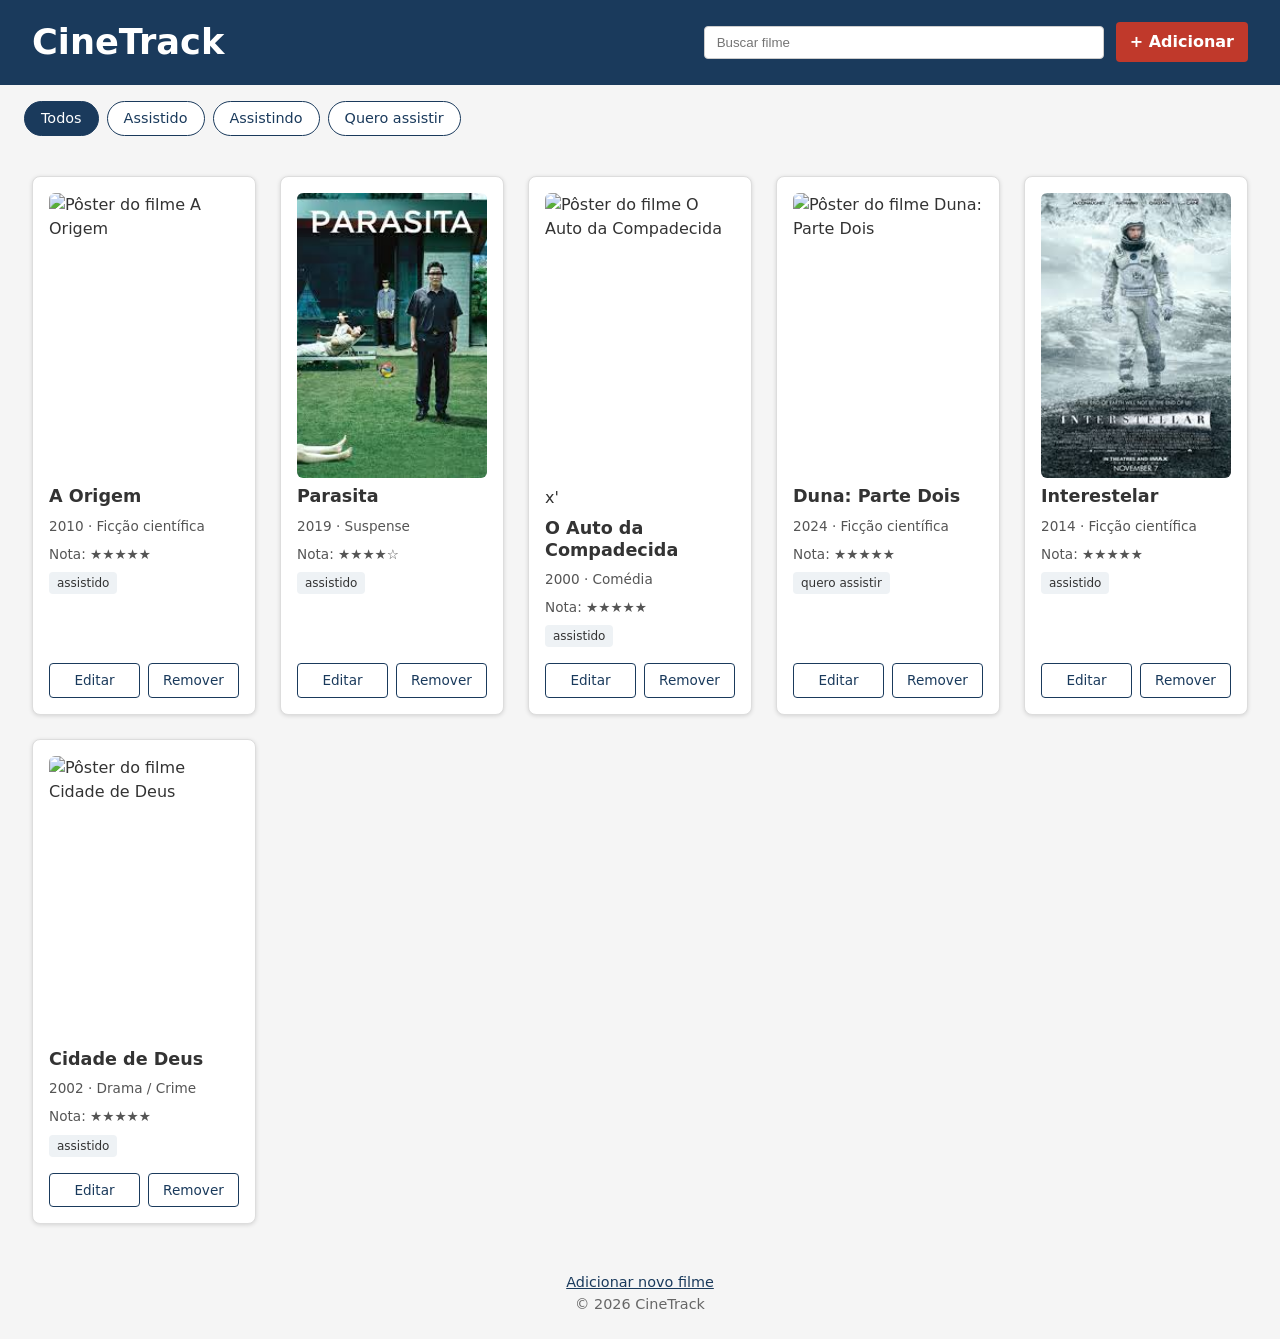
==== parte1/index.html @ 7d2ef9c2 "feat: layout responsivo" ====
<!DOCTYPE html>
<html lang="pt-BR">
<head>
    <meta charset="UTF-8">
    <meta name="viewport" content="width=device-width, initial-scale=1.0">
    <title>CineTrack</title>    
</head>
<body>

    <header>
        <link rel="stylesheet" href="style.css">
        <h1>CineTrack</h1>
        <form role="search">
            <input type="search" placeholder="Buscar filme" aria-label="Buscar filme">
            <a href="adicionar.html" class="btn-adicionar">
                <span class="btn-icone">+</span>
                <span class="btn-texto">+ Adicionar</span>
            </a>
        </form>
    </header>

    <nav aria-label="Filtros de status">
        <button type="button" class="ativo">Todos</button>
        <button type="button">Assistido</button>
        <button type="button">Assistindo</button>
        <button type="button">Quero assistir</button>
    </nav>

    <main>
        <section id="lista" aria-live="polite">
            
            <article class="card">
                <img src="https://encrypted-tbn0.gstatic.com/images?q=tbn:ANd9GcTbY-KG6to1c6TnWtwLvFbPva_pqcffh7UlWiOCjmUFuA&s=10" alt="Pôster do filme A Origem">
                <h2>A Origem</h2>
                <p>2010 · Ficção científica</p>
                <p>Nota: ★★★★★</p>
                <span class="badge">assistido</span>
                <div class="acoes">
                    <button type="button">Editar</button>
                    <button type="button">Remover</button> 
                </div> 
            </article>

            <article class="card">
                <img src="[data-uri]" alt="Pôster do filme Parasita">
                <h2>Parasita</h2>
                <p>2019 · Suspense</p>
                <p>Nota: ★★★★☆</p>
                <span class="badge">assistido</span>
                <div class="acoes">
                    <button type="button">Editar</button>
                    <button type="button">Remover</button> 
                </div>
            </article>

            <article class="card">
                <img src="https://encrypted-tbn0.gstatic.com/images?q=tbn:ANd9GcT-zSnnWPCIkWoYomaWdr3SGBMgysXPPP72UHtquNd4yw&s=10" alt="Pôster do filme O Auto da Compadecida">x'
                <h2>O Auto da Compadecida</h2>
                <p>2000 · Comédia</p>
                <p>Nota: ★★★★★</p>
                <span class="badge">assistido</span>
                <div class = "acoes">
                    <button type="button">Editar</button>
                    <button type="button">Remover</button>
                </div>
            </article>

            <article class="card">
                <img src="https://encrypted-tbn0.gstatic.com/images?q=tbn:ANd9GcRcrdf5O1qC_1H-8_Maf1tFhlIGilNWhAsY1uRsrzNJKw&s=10" alt="Pôster do filme Duna: Parte Dois">
                <h2>Duna: Parte Dois</h2>
                <p>2024 · Ficção científica</p>
                <p>Nota: ★★★★★</p>
                <span class="badge">quero assistir</span>
                <div class="acoes">
                    <button type="button">Editar</button>
                    <button type="button">Remover</button> 
                </div>
            </article>

            <article class="card">
                <img src="[data-uri]" alt="Pôster do filme Interestelar">
                <h2>Interestelar</h2>
                <p>2014 · Ficção científica</p>
                <p>Nota: ★★★★★</p>
                <span class="badge">assistido</span>
                <div class="acoes">
                    <button type="button">Editar</button>
                    <button type="button">Remover</button> 
                </div>
            </article>

            <article class="card">
                <img src="https://encrypted-tbn0.gstatic.com/images?q=tbn:ANd9GcTVOODxarHc_hK9pYlqJI1dD3nPCjwETr5KSt2V-BaEig&s=10" alt="Pôster do filme Cidade de Deus">
                <h2>Cidade de Deus</h2>
                <p>2002 · Drama / Crime</p>
                <p>Nota: ★★★★★</p>
                <span class="badge">assistido</span>
                <div class="acoes">
                    <button type="button">Editar</button>
                    <button type="button">Remover</button>
                </div>
            </article>

        </section>
    </main>

    <footer>
        <p><a href="adicionar.html">Adicionar novo filme</a></p>
        <p>&copy; 2026 CineTrack</p>
    </footer>

</body>
</html>
---- parte1/style.css ----
/* 
Cores do CineTrack:
- Primária: #1A3A5C
- Acento: #C0392B
- Neutro/Fundo: #F5F5F5 
- Neutro/Texto: #333333 
*/

* { 
    box-sizing: border-box; 
    margin: 0; 
    padding: 0; 
}

html { 
    font-size: 16px; 
}

body { 
    font-family: system-ui, sans-serif;
    color: #333333;
    background: #F5F5F5;
    line-height: 1.5; 
}

img { 
    max-width: 100%; 
    display: block; 
}

button { 
    font: inherit; 
    cursor: pointer; 
}

/* Header */
header {
    background: #1A3A5C;
    display: flex;
    color: white;
    padding: 12px 16px;
    align-items: center;
    justify-content: space-between;
    gap: 12px;
    flex-wrap: wrap;
}

header h1 {
    flex: 0 0 auto;
    color: white;
    font-size: clamp(1.2rem, 1rem + 2vw, 2.2rem);
}

header form {
    display: flex;
    align-items: center;
    gap: 12px;
    flex: 1 1 300px;
    justify-content: flex-end;
}

header input[type="search"] {
    flex: 1 1 200px;
    max-width: 400px;
    padding: 8px 12px;
    border-radius: 4px;
    border: 1px solid #ccc;
    outline: none;
}

header a {
    color: white;
    background: #C0392B;
    text-decoration: none;
    padding: 8px 14px;
    border-radius: 4px;
    font-weight: bold;
    display: inline-flex;
    align-items: center;
    justify-content: center;
    white-space: nowrap;
}

.btn-adicionar .btn-texto {
    display: none;
}

.btn-adicionar .btn-icone {
    display: inline;
}

/* Nav */
nav {
    display: flex;
    gap: 8px;
    flex-wrap: wrap;
    padding: 16px 24px;
}

nav button {
    padding: 6px 16px;
    border: 1px solid #1A3A5C;
    background: white;
    color: #1A3A5C;
    border-radius: 999px;
    font-size: 0.9rem;
}

nav button.ativo {
    background: #1A3A5C;
    color: white;
}

/* Grade de cards com Grid */
#lista {
    display: grid;
    grid-template-columns: repeat(auto-fill, minmax(200px, 1fr));
    gap: 16px;
    padding: 16px 24px;
}

/* Card */
.card {
    padding: 16px; 
    border: 1px solid #ddd; 
    border-radius: 8px; 
    box-shadow: 0 1px 4px #0002; 
    display: flex;
    flex-direction: column;
    gap: 8px;
    background: white;
}

.card img {
    width: 100%;
    aspect-ratio: 2 / 3;
    object-fit: cover;
    border-radius: 6px;
}

.card h2 {
    font-size: 1.1rem;
    line-height: 1.2;
}

.card p {
    font-size: 0.85rem;
    color: #555;
}

.card .badge {
    display: inline-block;
    align-self: flex-start;
    padding: 2px 8px;
    background: #eef2f5;
    border-radius: 4px;
    font-size: 0.75rem;
    color: #333;
}

.card .acoes {
    margin-top: auto;
    display: flex;
    gap: 8px;
    padding-top: 8px;
}

.card .acoes button {
    flex: 1;
    padding: 6px 0;
    background: white;
    border: 1px solid #1A3A5C;
    color: #1A3A5C;
    border-radius: 4px;
    font-size: 0.85rem;
}

/* Rodapé */
footer {
    padding: 24px;
    text-align: center;
    font-size: 0.9rem;
    color: #666;
}

footer a {
    color: #1A3A5C;
}

/* Media Query Desktop (>= 1024px) */
@media (min-width: 1024px) {
    header {
        padding: 16px 32px;
        gap: 24px;
    }

    #lista {
        gap: 24px;
        padding: 24px 32px;
    }

    .btn-adicionar .btn-icone {
        display: none;
    }

    .btn-adicionar .btn-texto {
        display: inline;
    }
}
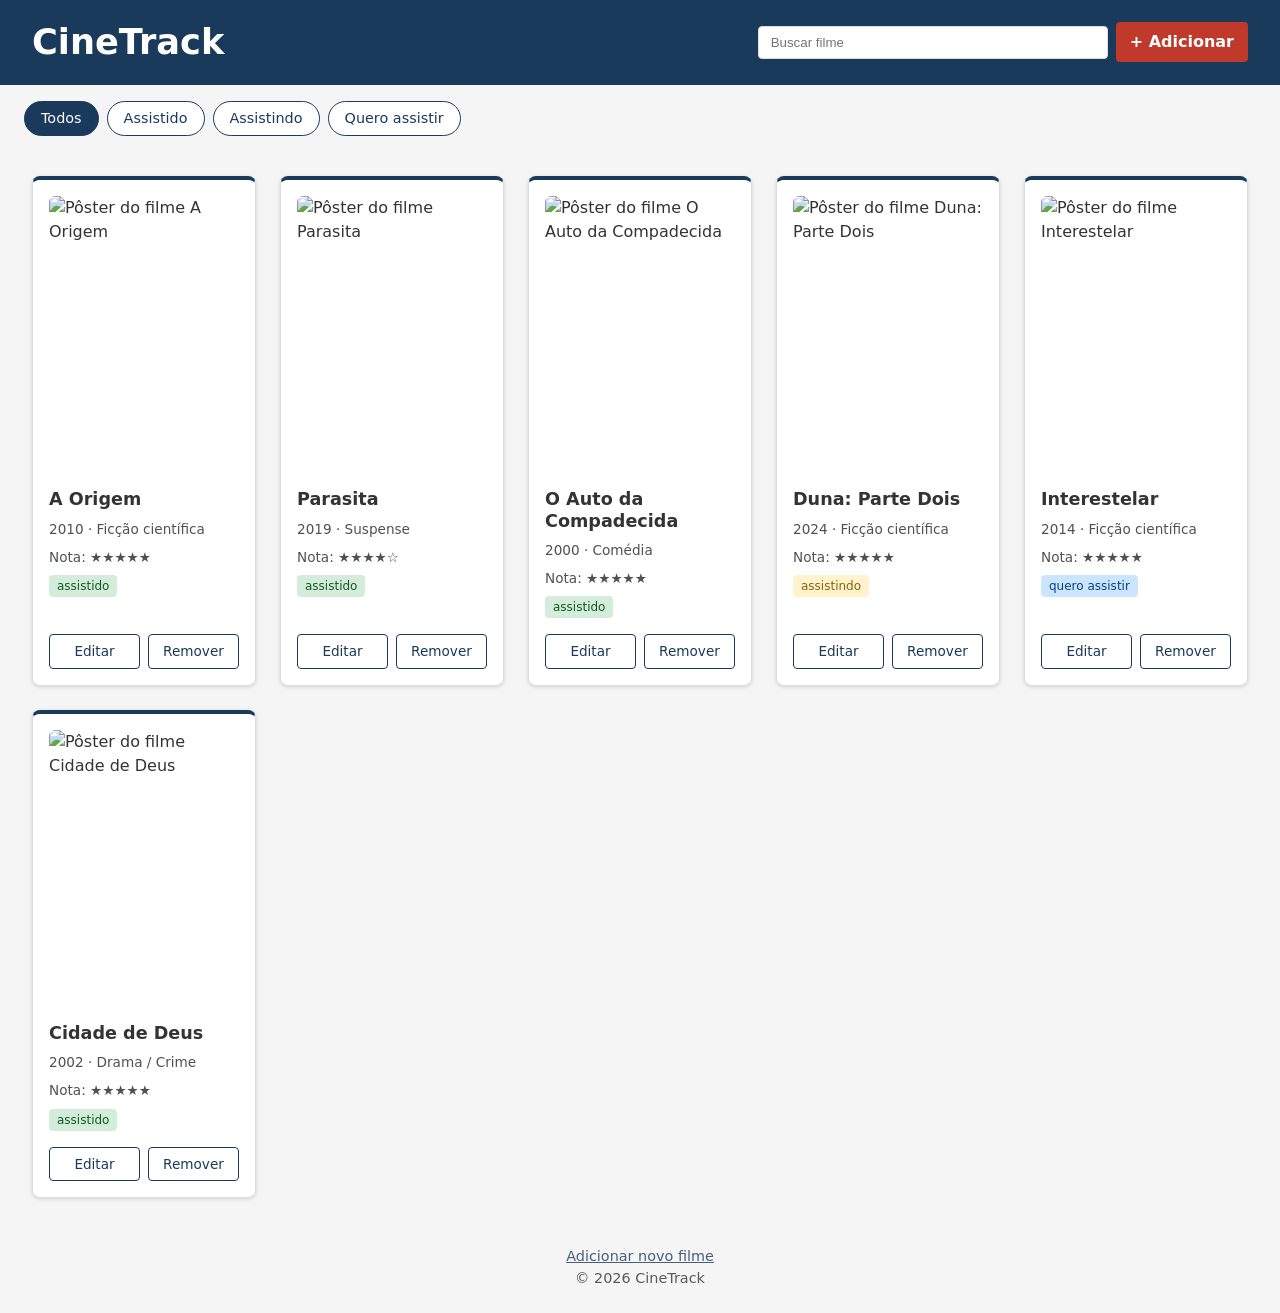
==== commit 10d8da0b: "feat: estilo final parte 1" ====
--- a/parte1/index.html
+++ b/parte1/index.html
@@ -4,11 +4,11 @@
     <meta charset="UTF-8">
     <meta name="viewport" content="width=device-width, initial-scale=1.0">
     <title>CineTrack</title>    
+    <link rel="stylesheet" href="style.css">
 </head>
 <body>
 
     <header>
-        <link rel="stylesheet" href="style.css">
         <h1>CineTrack</h1>
         <form role="search">
             <input type="search" placeholder="Buscar filme" aria-label="Buscar filme">
@@ -34,7 +34,7 @@
                 <h2>A Origem</h2>
                 <p>2010 · Ficção científica</p>
                 <p>Nota: ★★★★★</p>
-                <span class="badge">assistido</span>
+                <span class="badge assistido">assistido</span>
                 <div class="acoes">
                     <button type="button">Editar</button>
                     <button type="button">Remover</button> 
@@ -42,11 +42,11 @@
             </article>
 
             <article class="card">
-                <img src="[data-uri]" alt="Pôster do filme Parasita">
+                <img src="https://down-br.img.susercontent.com/file/br-11134207-7r98o-m522jnfqqij4ab" alt="Pôster do filme Parasita">
                 <h2>Parasita</h2>
                 <p>2019 · Suspense</p>
                 <p>Nota: ★★★★☆</p>
-                <span class="badge">assistido</span>
+                <span class="badge assistido">assistido</span>
                 <div class="acoes">
                     <button type="button">Editar</button>
                     <button type="button">Remover</button> 
@@ -54,12 +54,12 @@
             </article>
 
             <article class="card">
-                <img src="https://encrypted-tbn0.gstatic.com/images?q=tbn:ANd9GcT-zSnnWPCIkWoYomaWdr3SGBMgysXPPP72UHtquNd4yw&s=10" alt="Pôster do filme O Auto da Compadecida">x'
+                <img src="https://encrypted-tbn0.gstatic.com/images?q=tbn:ANd9GcT-zSnnWPCIkWoYomaWdr3SGBMgysXPPP72UHtquNd4yw&s=10" alt="Pôster do filme O Auto da Compadecida">
                 <h2>O Auto da Compadecida</h2>
                 <p>2000 · Comédia</p>
                 <p>Nota: ★★★★★</p>
-                <span class="badge">assistido</span>
-                <div class = "acoes">
+                <span class="badge assistido">assistido</span>
+                <div class="acoes">
                     <button type="button">Editar</button>
                     <button type="button">Remover</button>
                 </div>
@@ -70,7 +70,7 @@
                 <h2>Duna: Parte Dois</h2>
                 <p>2024 · Ficção científica</p>
                 <p>Nota: ★★★★★</p>
-                <span class="badge">quero assistir</span>
+                <span class="badge assistindo">assistindo</span>
                 <div class="acoes">
                     <button type="button">Editar</button>
                     <button type="button">Remover</button> 
@@ -78,11 +78,11 @@
             </article>
 
             <article class="card">
-                <img src="[data-uri]" alt="Pôster do filme Interestelar">
+                <img src="https://acdn-us.mitiendanube.com/stores/004/687/740/products/pos-01876-4c8ebd420e08f8359717181254801917-1024-1024.webp" alt="Pôster do filme Interestelar">
                 <h2>Interestelar</h2>
                 <p>2014 · Ficção científica</p>
                 <p>Nota: ★★★★★</p>
-                <span class="badge">assistido</span>
+                <span class="badge quero">quero assistir</span>
                 <div class="acoes">
                     <button type="button">Editar</button>
                     <button type="button">Remover</button> 
@@ -94,7 +94,7 @@
                 <h2>Cidade de Deus</h2>
                 <p>2002 · Drama / Crime</p>
                 <p>Nota: ★★★★★</p>
-                <span class="badge">assistido</span>
+                <span class="badge assistido">assistido</span>
                 <div class="acoes">
                     <button type="button">Editar</button>
                     <button type="button">Remover</button>
@@ -104,11 +104,59 @@
         </section>
     </main>
 
+    <div id="modal" hidden>
+        <div class="modal-conteudo">
+            <h2>Adicionar filme</h2>
+            <form id="form-filme">
+                <div>
+                    <label for="titulo">Título</label><br>
+                    <input id="titulo" name="titulo" type="text" required>
+                </div>
+
+                <div>
+                    <label for="ano">Ano</label><br>
+                    <input id="ano" name="ano" type="number" min="1888" max="2026" step="1" required>
+                </div>
+
+                <div> 
+                    <label for="genero">Gênero</label><br>
+                    <input id="genero" name="genero" type="text" required>
+                </div>
+
+                <div>
+                    <label for="poster">URL do pôster</label><br>
+                    <input id="poster" name="poster" type="text">
+                </div>
+
+                <div>
+                    <label for="status">Status</label><br>
+                    <select id="status" name="status" required>
+                        <option value="assistido">Assistido</option>
+                        <option value="assistindo">Assistindo</option>
+                        <option value="quero" selected>Quero assistir</option>
+                    </select>
+                </div>
+
+                <div>
+                    <label for="nota">Nota (1 a 5)</label><br>
+                    <input id="nota" name="nota" type="number" min="1" max="5" class="input-small">
+                </div>
+
+                <div>
+                    <label for="comentario">Comentário</label><br>
+                    <textarea id="comentario" name="comentario"></textarea>
+                </div>
+
+                <button type="button">Cancelar</button>
+                <button type="submit">Salvar</button>
+            </form>
+        </div>
+    </div>
+
     <footer>
         <p><a href="adicionar.html">Adicionar novo filme</a></p>
         <p>&copy; 2026 CineTrack</p>
     </footer>
 
 </body>
-</html>
-
+</html>
--- a/parte1/style.css
+++ b/parte1/style.css
@@ -1,11 +1,28 @@
-/* 
-Cores do CineTrack:
-- Primária: #1A3A5C
-- Acento: #C0392B
-- Neutro/Fundo: #F5F5F5 
-- Neutro/Texto: #333333 
-*/
-
+/* 1. Variáveis CSS centralizadas no :root */
+:root {
+    --cor-primaria: #1A3A5C;
+    --cor-acento: #C0392B;
+    --cor-fundo: #F5F5F5;
+    --cor-card: #FFFFFF;
+    --cor-input: #FFFFFF;
+    --cor-texto: #333333;
+    --cor-borda: #DDDDDD;
+    --raio: 8px;
+    --espaco: 16px;
+}
+
+/* 2. Dark mode automático via prefers-color-scheme */
+@media (prefers-color-scheme: dark) {
+    :root {
+        --cor-fundo: #121212;
+        --cor-card: #1E1E1E;
+        --cor-input: #2A2A2A;
+        --cor-texto: #F3F3F3;
+        --cor-borda: #333333;
+    }
+}
+
+/* Reset */
 * { 
     box-sizing: border-box; 
     margin: 0; 
@@ -18,8 +35,8 @@
 
 body { 
     font-family: system-ui, sans-serif;
-    color: #333333;
-    background: #F5F5F5;
+    color: var(--cor-texto);
+    background: var(--cor-fundo);
     line-height: 1.5; 
 }
 
@@ -35,7 +52,7 @@
 
 /* Header */
 header {
-    background: #1A3A5C;
+    background: var(--cor-primaria);
     display: flex;
     color: white;
     padding: 12px 16px;
@@ -54,23 +71,28 @@
 header form {
     display: flex;
     align-items: center;
-    gap: 12px;
-    flex: 1 1 300px;
+    gap: 8px;
+    flex: 1 1 auto;
+    max-width: 500px;
     justify-content: flex-end;
 }
 
 header input[type="search"] {
-    flex: 1 1 200px;
-    max-width: 400px;
+    width: 100%;
+    min-width: 120px;
+    max-width: 350px;
     padding: 8px 12px;
     border-radius: 4px;
-    border: 1px solid #ccc;
+    border: 1px solid var(--cor-borda);
+    background: var(--cor-card);
+    color: var(--cor-texto);
     outline: none;
 }
 
-header a {
-    color: white;
-    background: #C0392B;
+/* Botão adicionar do cabeçalho */
+.btn-adicionar {
+    color: white;
+    background: var(--cor-acento);
     text-decoration: none;
     padding: 8px 14px;
     border-radius: 4px;
@@ -79,6 +101,13 @@
     align-items: center;
     justify-content: center;
     white-space: nowrap;
+    transition: background 200ms ease, transform 150ms ease;
+    flex-shrink: 0;
+}
+
+.btn-adicionar:hover {
+    filter: brightness(1.1);
+    transform: translateY(-2px);
 }
 
 .btn-adicionar .btn-texto {
@@ -94,41 +123,48 @@
     display: flex;
     gap: 8px;
     flex-wrap: wrap;
-    padding: 16px 24px;
+    padding: var(--espaco) 24px;
 }
 
 nav button {
     padding: 6px 16px;
-    border: 1px solid #1A3A5C;
-    background: white;
-    color: #1A3A5C;
+    border: 1px solid var(--cor-primaria);
+    background: var(--cor-card);
+    color: var(--cor-primaria);
     border-radius: 999px;
     font-size: 0.9rem;
+    transition: background 200ms ease, color 200ms ease;
+}
+
+nav button:hover {
+    background: var(--cor-primaria);
+    color: white;
 }
 
 nav button.ativo {
-    background: #1A3A5C;
-    color: white;
-}
-
-/* Grade de cards com Grid */
+    background: var(--cor-primaria);
+    color: white;
+}
+
+/* Grade de cards */
 #lista {
     display: grid;
     grid-template-columns: repeat(auto-fill, minmax(200px, 1fr));
-    gap: 16px;
-    padding: 16px 24px;
+    gap: var(--espaco);
+    padding: var(--espaco) 24px;
 }
 
 /* Card */
 .card {
-    padding: 16px; 
-    border: 1px solid #ddd; 
-    border-radius: 8px; 
-    box-shadow: 0 1px 4px #0002; 
+    padding: var(--espaco); 
+    border: 1px solid var(--cor-borda); 
+    border-radius: var(--raio); 
+    border-top: 4px solid var(--cor-primaria); /* Linha decorativa visível no slide */
+    box-shadow: 0 1px 4px rgba(0, 0, 0, 0.15); 
     display: flex;
     flex-direction: column;
     gap: 8px;
-    background: white;
+    background: var(--cor-card);
 }
 
 .card img {
@@ -145,19 +181,50 @@
 
 .card p {
     font-size: 0.85rem;
-    color: #555;
-}
-
+    opacity: 0.85;
+}
+
+/* 3. Badges semânticos */
 .card .badge {
     display: inline-block;
     align-self: flex-start;
     padding: 2px 8px;
-    background: #eef2f5;
     border-radius: 4px;
     font-size: 0.75rem;
-    color: #333;
-}
-
+    font-weight: 500;
+}
+
+.card .badge.assistido {
+    background: #d4edda;
+    color: #155724;
+}
+
+.card .badge.assistindo {
+    background: #fff3cd;
+    color: #856404;
+}
+
+.card .badge.quero {
+    background: #cce5ff;
+    color: #004085;
+}
+
+@media (prefers-color-scheme: dark) {
+    .card .badge.assistido {
+        background: #1c3823;
+        color: #75b787;
+    }
+    .card .badge.assistindo {
+        background: #3e3314;
+        color: #ffd875;
+    }
+    .card .badge.quero {
+        background: #122840;
+        color: #7abaff;
+    }
+}
+
+/* Ações */
 .card .acoes {
     margin-top: auto;
     display: flex;
@@ -168,11 +235,27 @@
 .card .acoes button {
     flex: 1;
     padding: 6px 0;
-    background: white;
-    border: 1px solid #1A3A5C;
-    color: #1A3A5C;
+    background: var(--cor-card);
+    border: 1px solid var(--cor-primaria);
+    color: var(--cor-primaria);
     border-radius: 4px;
     font-size: 0.85rem;
+    transition: background 200ms ease, color 200ms ease;
+}
+
+.card .acoes button:hover {
+    background: var(--cor-primaria);
+    color: white;
+}
+
+/* 4. Acessibilidade de foco */
+button:focus-visible,
+a:focus-visible,
+input:focus-visible,
+select:focus-visible,
+textarea:focus-visible {
+    outline: 3px solid #4A90E2;
+    outline-offset: 2px;
 }
 
 /* Rodapé */
@@ -180,14 +263,140 @@
     padding: 24px;
     text-align: center;
     font-size: 0.9rem;
-    color: #666;
+    opacity: 0.8;
 }
 
 footer a {
-    color: #1A3A5C;
-}
-
-/* Media Query Desktop (>= 1024px) */
+    color: var(--cor-primaria);
+}
+
+/* Formulário geral (aplica tanto em adicionar.html quanto no modal) */
+#form-filme {
+    max-width: 480px;
+}
+
+#form-filme > div {
+    margin-bottom: 12px;
+}
+
+#form-filme label {
+    display: inline-block;
+    margin-bottom: 4px;
+    font-weight: 500;
+}
+
+#form-filme input,
+#form-filme select,
+#form-filme textarea {
+    width: 100%;
+    padding: 8px 10px;
+    border: 1px solid var(--cor-borda);
+    border-radius: 4px;
+    background: var(--cor-input);
+    color: var(--cor-texto);
+    font: inherit;
+}
+
+#form-filme textarea {
+    resize: vertical;
+    min-height: 80px;
+}
+
+#form-filme button[type="submit"] {
+    background: var(--cor-acento);
+    color: white;
+    border: none;
+    padding: 8px 16px;
+    border-radius: 4px;
+    font-weight: 500;
+    transition: filter 150ms ease;
+}
+
+#form-filme button[type="submit"]:hover {
+    filter: brightness(1.1);
+}
+
+#form-filme button[type="button"] {
+    background: transparent;
+    border: 1px solid var(--cor-borda);
+    color: var(--cor-texto);
+    padding: 8px 16px;
+    border-radius: 4px;
+    margin-right: 8px;
+    transition: background 150ms ease;
+}
+
+#form-filme button[type="button"]:hover {
+    background: rgba(0, 0, 0, 0.05);
+}
+
+/* Container de adicionar.html */
+body > .container-pagina {
+    max-width: 520px;
+    margin: 32px auto;
+    padding: 0 16px;
+}
+
+body > .container-pagina h1 {
+    margin: 16px 0 24px 0;
+}
+
+body > .container-pagina .back-link {
+    color: var(--cor-primaria);
+    text-decoration: none;
+}
+
+@media (prefers-color-scheme: dark) {
+    body > .container-pagina .back-link {
+        color: #7abaff;
+    }
+}
+
+/* Modal e Overlay */
+#modal {
+    position: fixed;
+    inset: 0;
+    background: rgba(0, 0, 0, 0.6);
+    display: flex;
+    align-items: center;
+    justify-content: center;
+    z-index: 50;
+    padding: var(--espaco);
+}
+
+#modal[hidden] {
+    display: none;
+}
+
+.modal-conteudo {
+    background: var(--cor-card);
+    color: var(--cor-texto);
+    padding: 24px;
+    border-radius: 12px;
+    width: 100%;
+    max-width: 440px;
+    max-height: 90vh;
+    overflow-y: auto;
+    box-shadow: 0 4px 16px rgba(0, 0, 0, 0.3);
+    animation: aparecer 200ms ease;
+}
+
+.modal-conteudo h2 {
+    margin-bottom: 16px;
+}
+
+@keyframes aparecer {
+    from {
+        opacity: 0;
+        transform: translateY(8px);
+    }
+    to {
+        opacity: 1;
+        transform: translateY(0);
+    }
+}
+
+/* Desktop */
 @media (min-width: 1024px) {
     header {
         padding: 16px 32px;
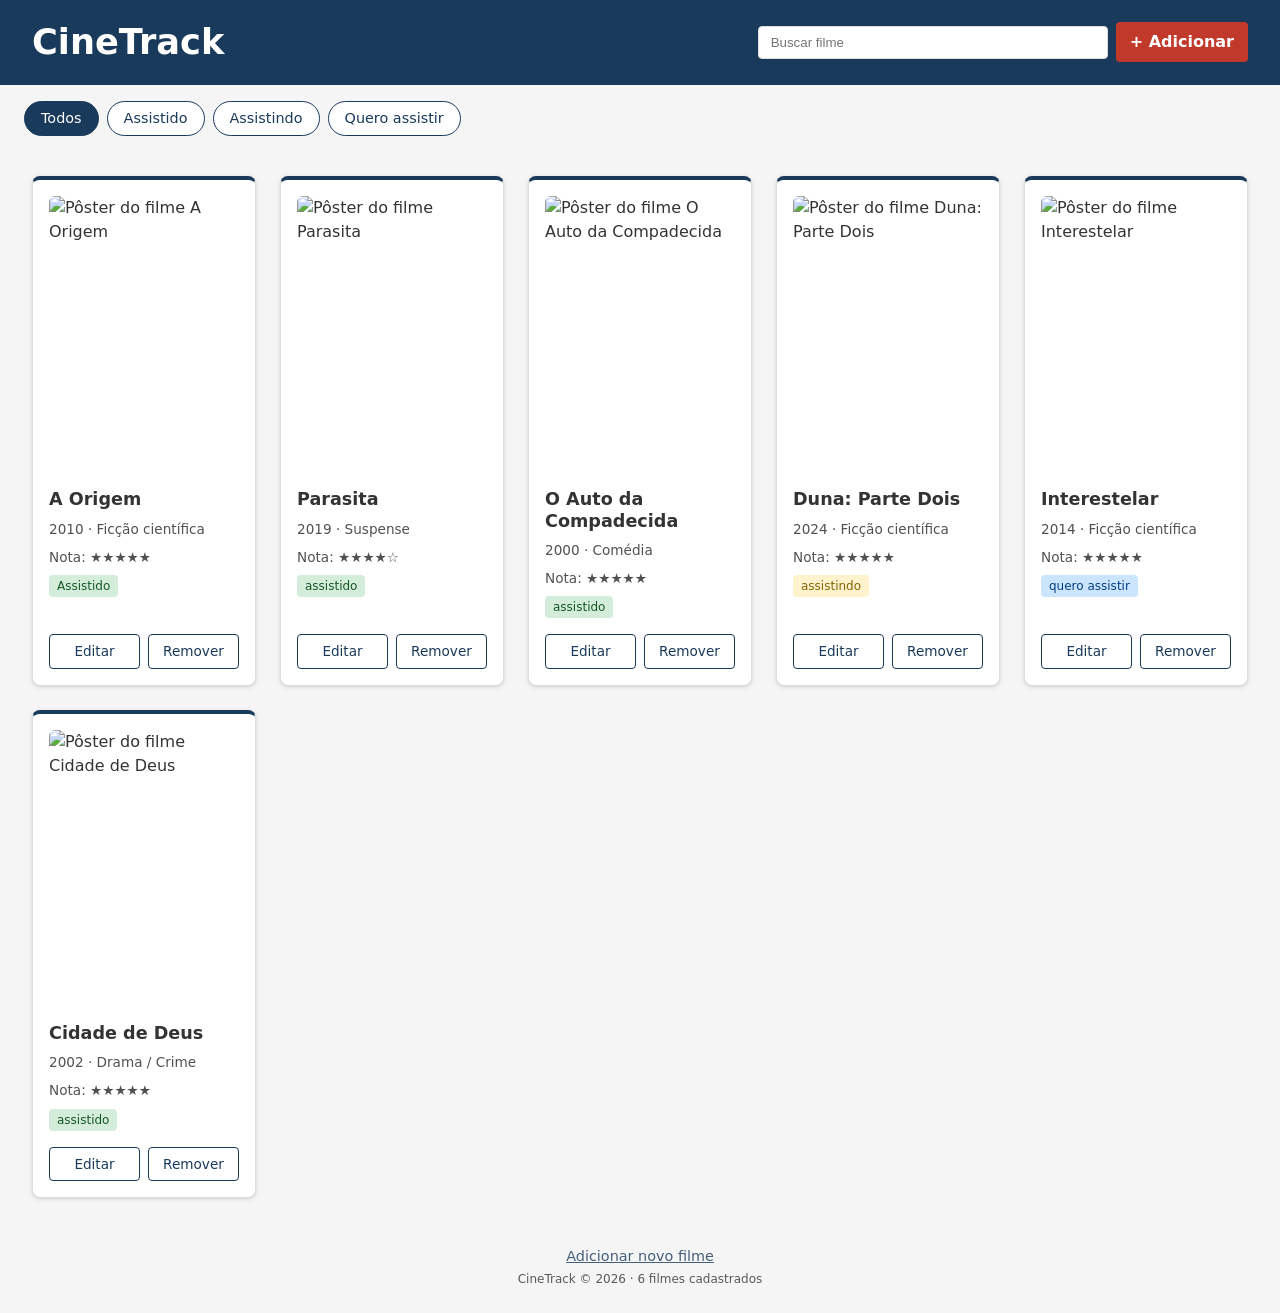
==== commit 408a6577: "feat: funcoes dos cards." ====
--- a/parte1/index.html
+++ b/parte1/index.html
@@ -155,8 +155,10 @@
 
     <footer>
         <p><a href="adicionar.html">Adicionar novo filme</a></p>
-        <p>&copy; 2026 CineTrack</p>
+        <small>CineTrack © 2026 · 6 filmes cadastrados</small>
     </footer>
+
+    <script src="app.js"></script>
 
 </body>
 </html>
--- a/parte1/style.css
+++ b/parte1/style.css
@@ -11,7 +11,7 @@
     --espaco: 16px;
 }
 
-/* 2. Dark mode automático via prefers-color-scheme */
+/* 2. Dark mode automático via prefers-color-scheme 
 @media (prefers-color-scheme: dark) {
     :root {
         --cor-fundo: #121212;
@@ -20,7 +20,7 @@
         --cor-texto: #F3F3F3;
         --cor-borda: #333333;
     }
-}
+}*/
 
 /* Reset */
 * { 
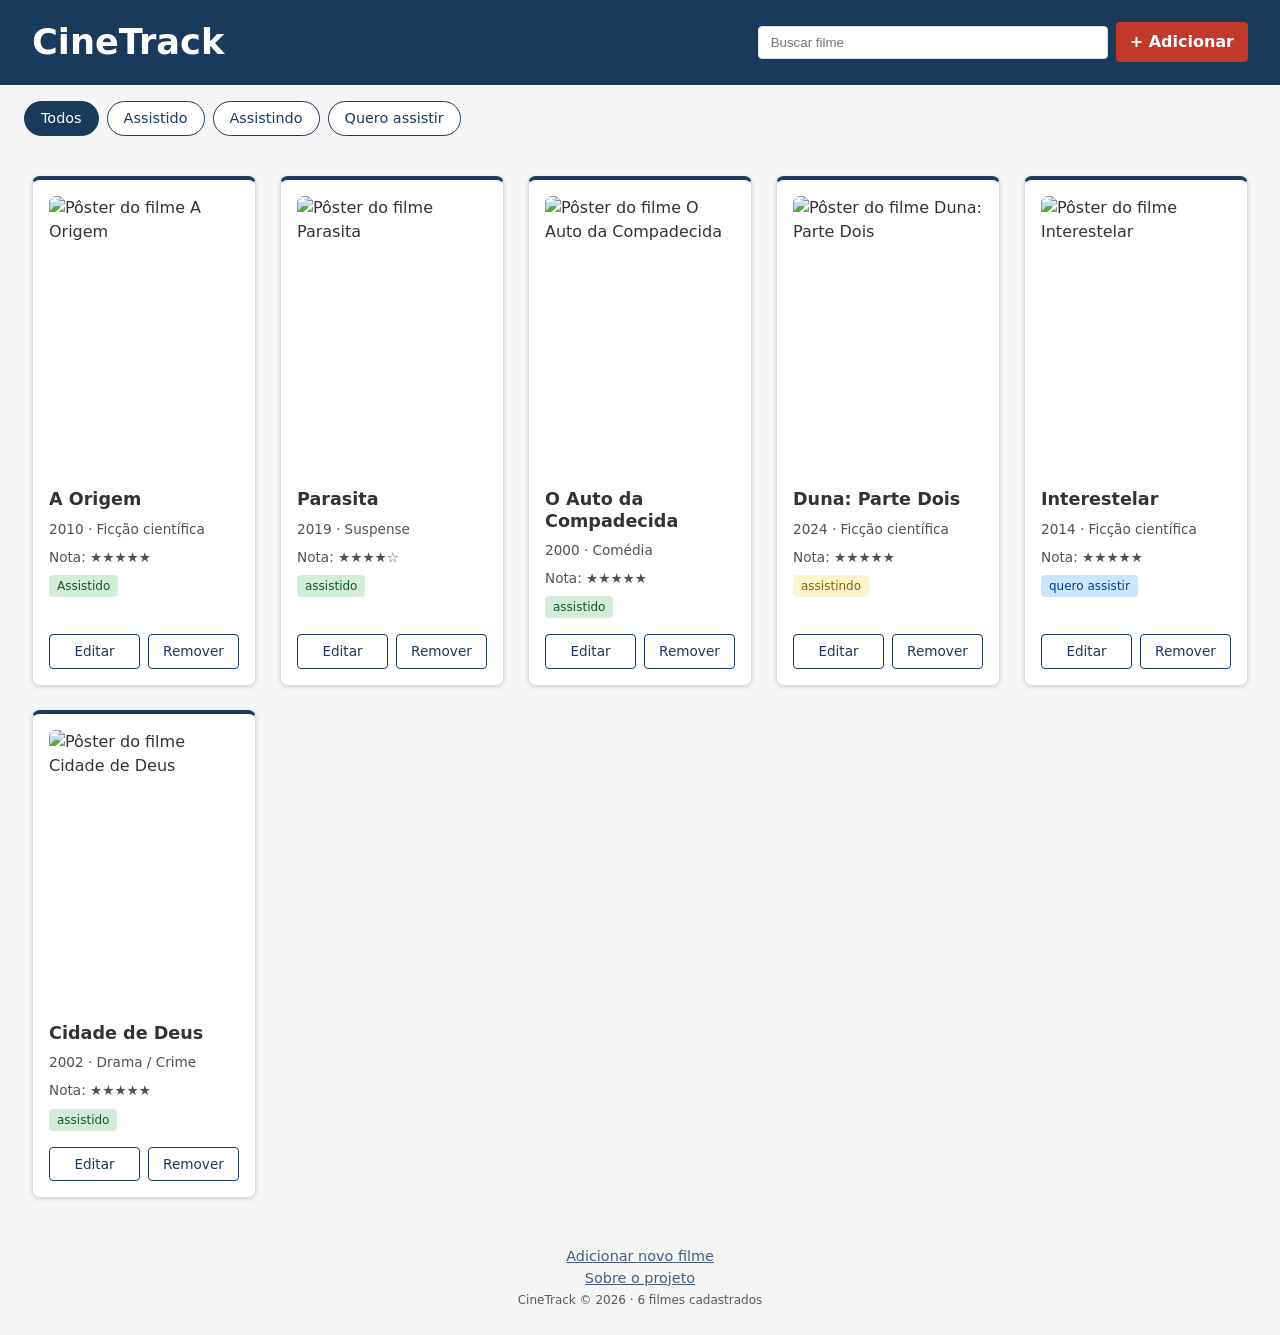
==== commit 8ceb8862: "feat: pagina sobre no repositório cinetrack" ====
--- a/parte1/index.html
+++ b/parte1/index.html
@@ -155,6 +155,7 @@
 
     <footer>
         <p><a href="adicionar.html">Adicionar novo filme</a></p>
+        <p><a href="sobre.html">Sobre o projeto</a></p>
         <small>CineTrack © 2026 · 6 filmes cadastrados</small>
     </footer>
 
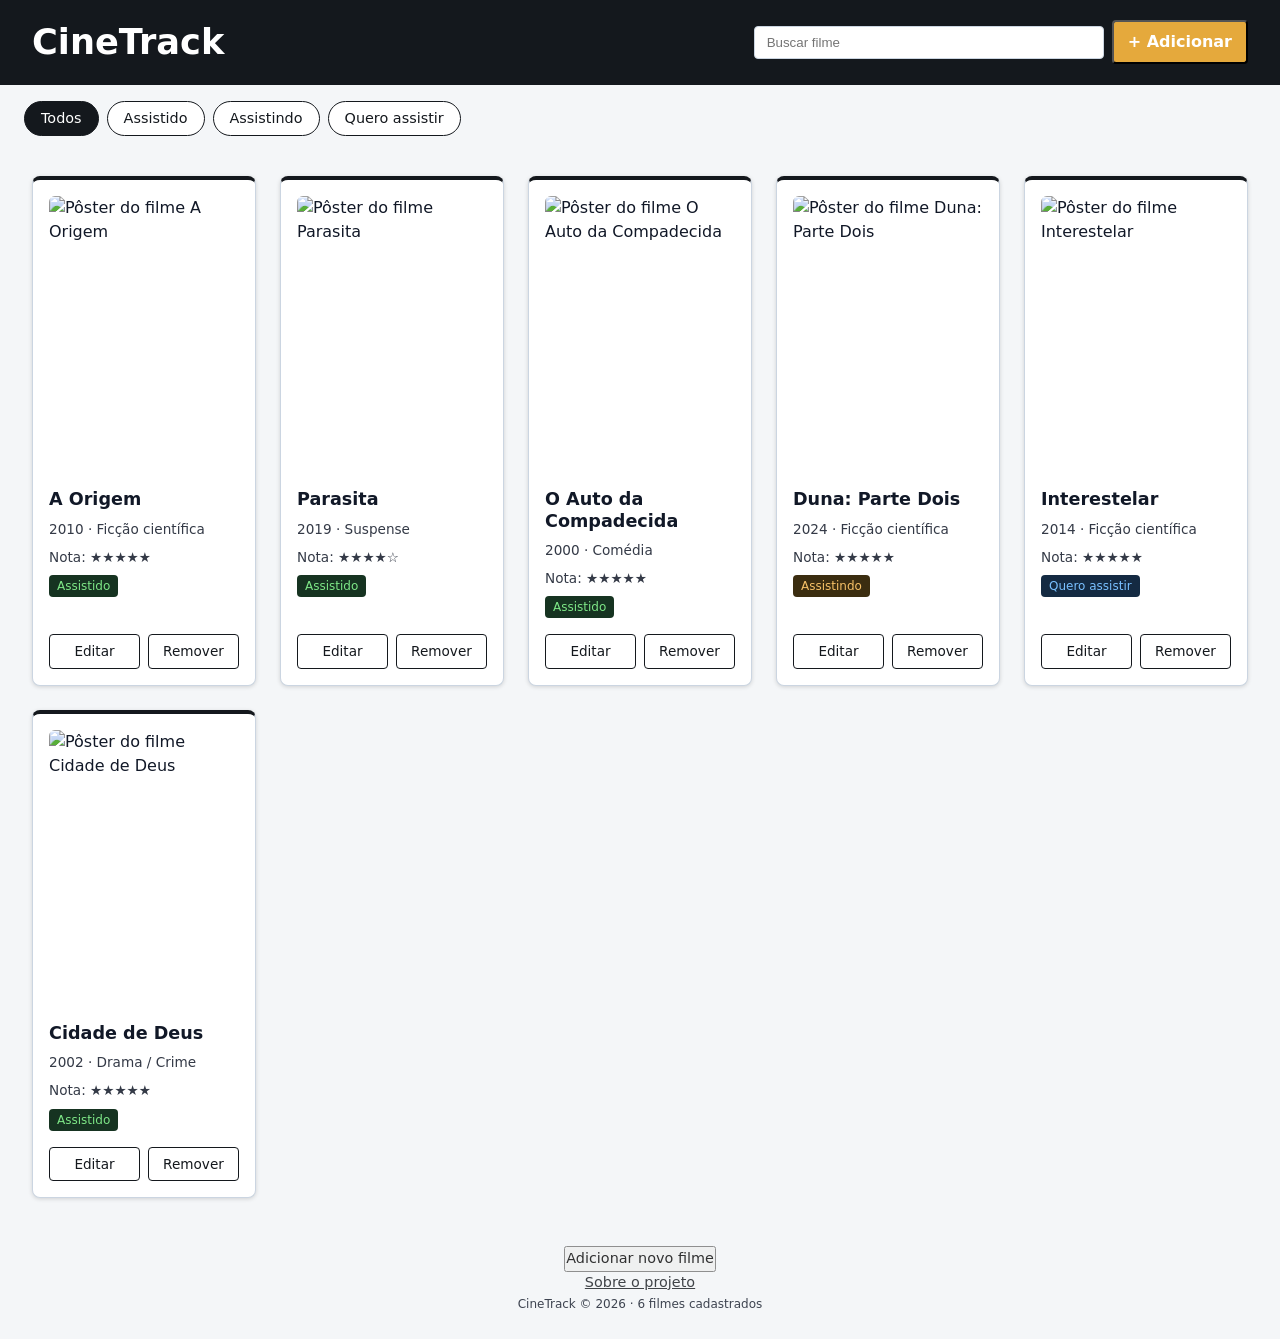
==== commit 586ce15c: "feat: render da lista" ====
--- a/parte1/index.html
+++ b/parte1/index.html
@@ -12,10 +12,10 @@
         <h1>CineTrack</h1>
         <form role="search">
             <input type="search" placeholder="Buscar filme" aria-label="Buscar filme">
-            <a href="adicionar.html" class="btn-adicionar">
+            <button type="button" class="btn-adicionar" id="btn-abrir-modal">
                 <span class="btn-icone">+</span>
                 <span class="btn-texto">+ Adicionar</span>
-            </a>
+            </button>
         </form>
     </header>
 
@@ -28,79 +28,6 @@
 
     <main>
         <section id="lista" aria-live="polite">
-            
-            <article class="card">
-                <img src="https://encrypted-tbn0.gstatic.com/images?q=tbn:ANd9GcTbY-KG6to1c6TnWtwLvFbPva_pqcffh7UlWiOCjmUFuA&s=10" alt="Pôster do filme A Origem">
-                <h2>A Origem</h2>
-                <p>2010 · Ficção científica</p>
-                <p>Nota: ★★★★★</p>
-                <span class="badge assistido">assistido</span>
-                <div class="acoes">
-                    <button type="button">Editar</button>
-                    <button type="button">Remover</button> 
-                </div> 
-            </article>
-
-            <article class="card">
-                <img src="https://down-br.img.susercontent.com/file/br-11134207-7r98o-m522jnfqqij4ab" alt="Pôster do filme Parasita">
-                <h2>Parasita</h2>
-                <p>2019 · Suspense</p>
-                <p>Nota: ★★★★☆</p>
-                <span class="badge assistido">assistido</span>
-                <div class="acoes">
-                    <button type="button">Editar</button>
-                    <button type="button">Remover</button> 
-                </div>
-            </article>
-
-            <article class="card">
-                <img src="https://encrypted-tbn0.gstatic.com/images?q=tbn:ANd9GcT-zSnnWPCIkWoYomaWdr3SGBMgysXPPP72UHtquNd4yw&s=10" alt="Pôster do filme O Auto da Compadecida">
-                <h2>O Auto da Compadecida</h2>
-                <p>2000 · Comédia</p>
-                <p>Nota: ★★★★★</p>
-                <span class="badge assistido">assistido</span>
-                <div class="acoes">
-                    <button type="button">Editar</button>
-                    <button type="button">Remover</button>
-                </div>
-            </article>
-
-            <article class="card">
-                <img src="https://encrypted-tbn0.gstatic.com/images?q=tbn:ANd9GcRcrdf5O1qC_1H-8_Maf1tFhlIGilNWhAsY1uRsrzNJKw&s=10" alt="Pôster do filme Duna: Parte Dois">
-                <h2>Duna: Parte Dois</h2>
-                <p>2024 · Ficção científica</p>
-                <p>Nota: ★★★★★</p>
-                <span class="badge assistindo">assistindo</span>
-                <div class="acoes">
-                    <button type="button">Editar</button>
-                    <button type="button">Remover</button> 
-                </div>
-            </article>
-
-            <article class="card">
-                <img src="https://acdn-us.mitiendanube.com/stores/004/687/740/products/pos-01876-4c8ebd420e08f8359717181254801917-1024-1024.webp" alt="Pôster do filme Interestelar">
-                <h2>Interestelar</h2>
-                <p>2014 · Ficção científica</p>
-                <p>Nota: ★★★★★</p>
-                <span class="badge quero">quero assistir</span>
-                <div class="acoes">
-                    <button type="button">Editar</button>
-                    <button type="button">Remover</button> 
-                </div>
-            </article>
-
-            <article class="card">
-                <img src="https://encrypted-tbn0.gstatic.com/images?q=tbn:ANd9GcTVOODxarHc_hK9pYlqJI1dD3nPCjwETr5KSt2V-BaEig&s=10" alt="Pôster do filme Cidade de Deus">
-                <h2>Cidade de Deus</h2>
-                <p>2002 · Drama / Crime</p>
-                <p>Nota: ★★★★★</p>
-                <span class="badge assistido">assistido</span>
-                <div class="acoes">
-                    <button type="button">Editar</button>
-                    <button type="button">Remover</button>
-                </div>
-            </article>
-
         </section>
     </main>
 
@@ -154,7 +81,7 @@
     </div>
 
     <footer>
-        <p><a href="adicionar.html">Adicionar novo filme</a></p>
+        <p><button type="button" class="link-adicionar" id="link-abrir-modal">Adicionar novo filme</button></p>
         <p><a href="sobre.html">Sobre o projeto</a></p>
         <small>CineTrack © 2026 · 6 filmes cadastrados</small>
     </footer>
--- a/parte1/style.css
+++ b/parte1/style.css
@@ -1,26 +1,25 @@
-/* 1. Variáveis CSS centralizadas no :root */
 :root {
-    --cor-primaria: #1A3A5C;
-    --cor-acento: #C0392B;
-    --cor-fundo: #F5F5F5;
-    --cor-card: #FFFFFF;
+    --cor-primaria: #14181D;
+    --cor-acento: #E5A93C;
+    --cor-fundo: #F4F6F8;          
+    --cor-card: #FFFFFF;           
     --cor-input: #FFFFFF;
-    --cor-texto: #333333;
-    --cor-borda: #DDDDDD;
+    --cor-texto: #111827;          
+    --cor-borda: #CBD5E1;          
     --raio: 8px;
     --espaco: 16px;
 }
-
-/* 2. Dark mode automático via prefers-color-scheme 
-@media (prefers-color-scheme: dark) {
+/* @media (prefers-color-scheme: dark) {
     :root {
-        --cor-fundo: #121212;
-        --cor-card: #1E1E1E;
-        --cor-input: #2A2A2A;
-        --cor-texto: #F3F3F3;
-        --cor-borda: #333333;
-    }
-}*/
+        --cor-primaria: #0F1216;
+        --cor-acento: #F5B84C;
+        --cor-fundo: #0B0E11;
+        --cor-card: #181D23;
+        --cor-input: #202730;
+        --cor-texto: #E6EDF3; 
+        --cor-borda: #2C3540;
+}
+*/
 
 /* Reset */
 * { 
@@ -195,19 +194,19 @@
 }
 
 .card .badge.assistido {
-    background: #d4edda;
-    color: #155724;
-}
+        background: #163321;
+        color: #7ee787;
+    }
 
 .card .badge.assistindo {
-    background: #fff3cd;
-    color: #856404;
-}
+        background: #3b2d10;
+        color: #f6c167;
+    }
 
 .card .badge.quero {
-    background: #cce5ff;
-    color: #004085;
-}
+        background: #142a42;
+        color: #79c0ff;
+    }
 
 @media (prefers-color-scheme: dark) {
     .card .badge.assistido {
@@ -415,4 +414,79 @@
     .btn-adicionar .btn-texto {
         display: inline;
     }
-}+}
+
+#form-filme {
+    max-width: 480px;
+    margin: 0 auto;
+    background: var(--cor-card);
+    padding: 24px;
+    border-radius: var(--raio);
+    box-shadow: 0 2px 8px rgba(0, 0, 0, 0.1);
+    display: flex;
+    flex-direction: column;
+    gap: 16px;
+}
+
+#form-filme .campo {
+    display: flex;
+    flex-direction: column;
+    gap: 6px;
+}
+
+#form-filme label {
+    font-weight: bold;
+    color: var(--cor-texto);
+}
+
+#form-filme input,
+#form-filme select,
+#form-filme textarea {
+    width: 100%;
+    padding: 8px 12px;
+    border: 1px solid var(--cor-borda);
+    border-radius: 4px;
+    background: var(--cor-input);
+    color: var(--cor-texto);
+    font: inherit;
+}
+
+#form-filme textarea {
+    resize: vertical;
+    min-height: 80px;
+}
+
+#form-filme .botoes {
+    display: flex;
+    justify-content: flex-end;
+    gap: 12px;
+    margin-top: 8px;
+}
+
+#form-filme button {
+    padding: 8px 16px;
+    border-radius: 4px;
+    font: inherit;
+    font-weight: 500;
+}
+
+#form-filme button[type="button"] {
+    background: transparent;
+    border: 1px solid var(--cor-borda);
+    color: var(--cor-texto);
+}
+
+#form-filme button[type="button"]:hover {
+    background: rgba(0, 0, 0, 0.05);
+}
+
+#form-filme button[type="submit"] {
+    background: var(--cor-primaria);
+    color: white;
+    border: 1px solid var(--cor-primaria);
+}
+
+#form-filme button[type="submit"]:hover {
+    filter: brightness(1.15);
+}
+
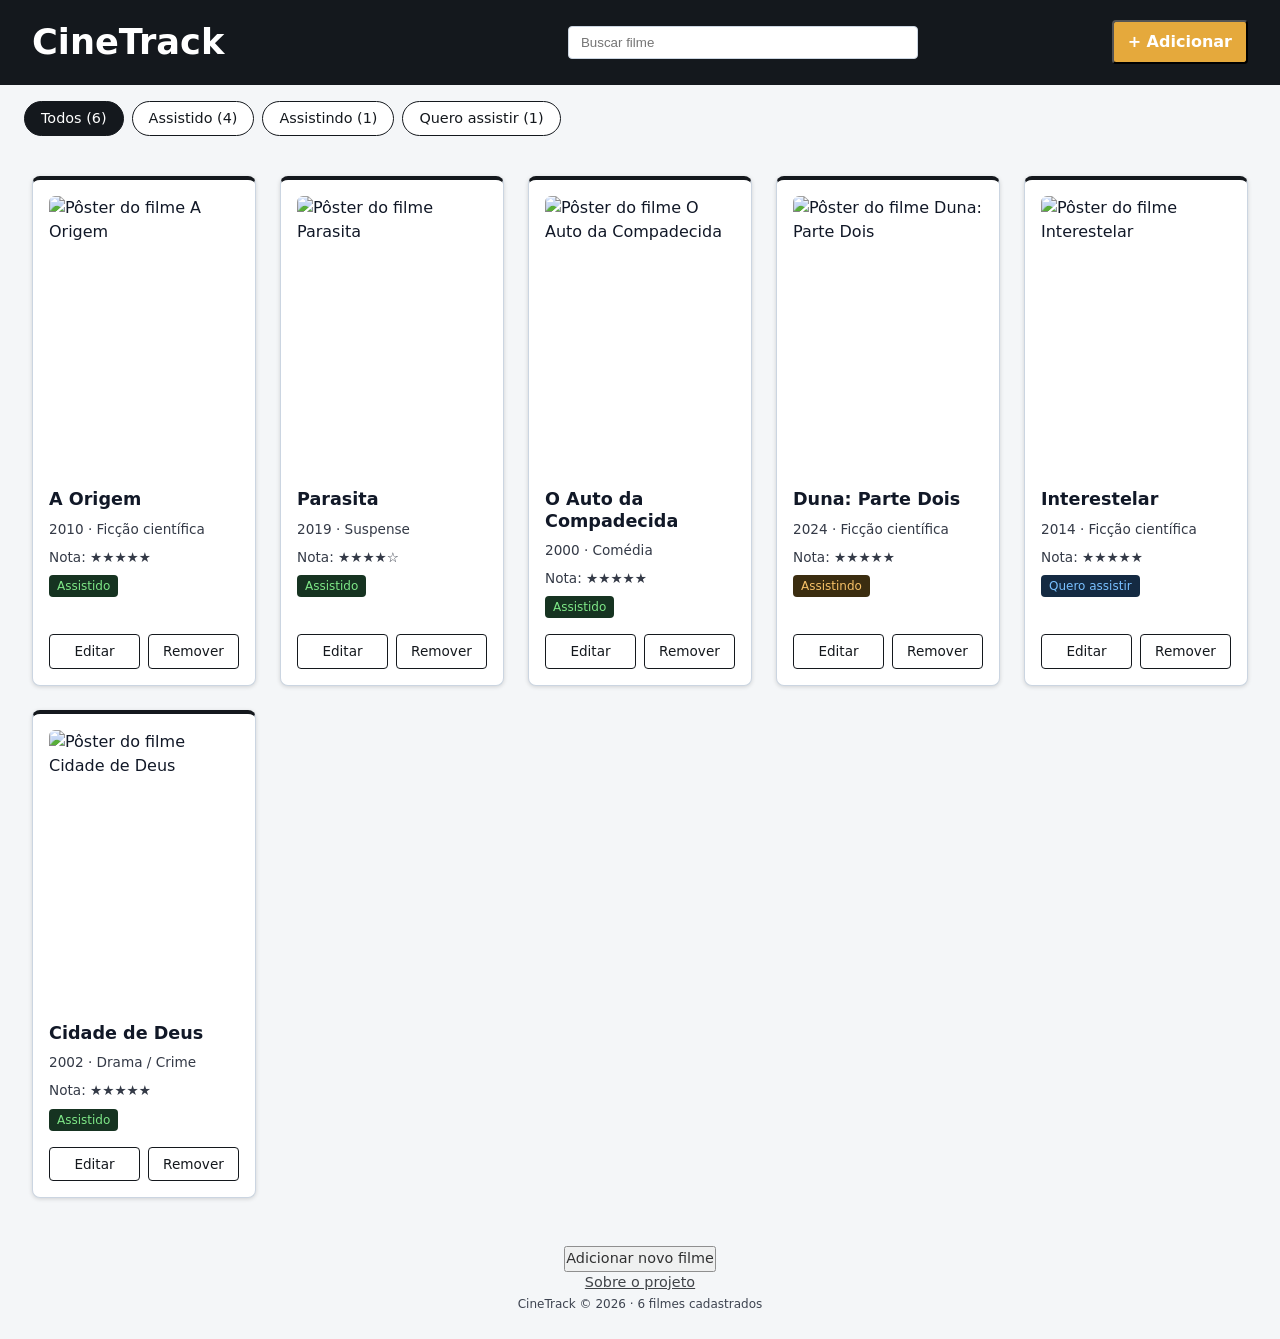
==== commit e4a9ca4e: "feat: filtros e acoes" ====
--- a/parte1/index.html
+++ b/parte1/index.html
@@ -12,51 +12,52 @@
         <h1>CineTrack</h1>
         <form role="search">
             <input type="search" placeholder="Buscar filme" aria-label="Buscar filme">
-            <button type="button" class="btn-adicionar" id="btn-abrir-modal">
-                <span class="btn-icone">+</span>
-                <span class="btn-texto">+ Adicionar</span>
-            </button>
         </form>
+        <button type="button" class="btn-adicionar" id="btn-abrir-modal">
+            <span class="btn-icone">+</span>
+            <span class="btn-texto">+ Adicionar</span>
+        </button>
     </header>
 
+    <!-- 1. Botões de filtro (com data-status) -->
     <nav aria-label="Filtros de status">
-        <button type="button" class="ativo">Todos</button>
-        <button type="button">Assistido</button>
-        <button type="button">Assistindo</button>
-        <button type="button">Quero assistir</button>
+        <button type="button" class="ativo" data-status="todos">Todos (0)</button>
+        <button type="button" data-status="assistido">Assistido (0)</button>
+        <button type="button" data-status="assistindo">Assistindo (0)</button>
+        <button type="button" data-status="quero">Quero assistir (0)</button>
     </nav>
 
     <main>
-        <section id="lista" aria-live="polite">
-        </section>
+        <section id="lista" aria-live="polite"></section>
     </main>
 
     <div id="modal" hidden>
         <div class="modal-conteudo">
-            <h2>Adicionar filme</h2>
             <form id="form-filme">
-                <div>
-                    <label for="titulo">Título</label><br>
+                <h2>Adicionar filme</h2>
+                
+                <div class="campo">
+                    <label for="titulo">Título</label>
                     <input id="titulo" name="titulo" type="text" required>
                 </div>
 
-                <div>
-                    <label for="ano">Ano</label><br>
-                    <input id="ano" name="ano" type="number" min="1888" max="2026" step="1" required>
+                <div class="campo">
+                    <label for="ano">Ano</label>
+                    <input id="ano" name="ano" type="number" min="1888" max="2030" required>
                 </div>
 
-                <div> 
-                    <label for="genero">Gênero</label><br>
+                <div class="campo">
+                    <label for="genero">Gênero</label>
                     <input id="genero" name="genero" type="text" required>
                 </div>
 
-                <div>
-                    <label for="poster">URL do pôster</label><br>
+                <div class="campo">
+                    <label for="poster">URL do pôster</label>
                     <input id="poster" name="poster" type="text">
                 </div>
 
-                <div>
-                    <label for="status">Status</label><br>
+                <div class="campo">
+                    <label for="status">Status</label>
                     <select id="status" name="status" required>
                         <option value="assistido">Assistido</option>
                         <option value="assistindo">Assistindo</option>
@@ -64,21 +65,24 @@
                     </select>
                 </div>
 
-                <div>
-                    <label for="nota">Nota (1 a 5)</label><br>
-                    <input id="nota" name="nota" type="number" min="1" max="5" class="input-small">
+                <div class="campo">
+                    <label for="nota">Nota (1 a 5)</label>
+                    <input id="nota" name="nota" type="number" min="1" max="5">
                 </div>
 
-                <div>
-                    <label for="comentario">Comentário</label><br>
+                <div class="campo">
+                    <label for="comentario">Comentário</label>
                     <textarea id="comentario" name="comentario"></textarea>
                 </div>
 
-                <button type="button">Cancelar</button>
-                <button type="submit">Salvar</button>
+                <div class="botoes">
+                    <button type="button" id="btn-cancelar">Cancelar</button>
+                    <button type="submit">Salvar</button>
+                </div>
             </form>
         </div>
     </div>
+
 
     <footer>
         <p><button type="button" class="link-adicionar" id="link-abrir-modal">Adicionar novo filme</button></p>
--- a/parte1/style.css
+++ b/parte1/style.css
@@ -21,7 +21,6 @@
 }
 */
 
-/* Reset */
 * { 
     box-sizing: border-box; 
     margin: 0; 
@@ -49,7 +48,6 @@
     cursor: pointer; 
 }
 
-/* Header */
 header {
     background: var(--cor-primaria);
     display: flex;
@@ -88,7 +86,6 @@
     outline: none;
 }
 
-/* Botão adicionar do cabeçalho */
 .btn-adicionar {
     color: white;
     background: var(--cor-acento);
@@ -145,7 +142,6 @@
     color: white;
 }
 
-/* Grade de cards */
 #lista {
     display: grid;
     grid-template-columns: repeat(auto-fill, minmax(200px, 1fr));
@@ -153,7 +149,6 @@
     padding: var(--espaco) 24px;
 }
 
-/* Card */
 .card {
     padding: var(--espaco); 
     border: 1px solid var(--cor-borda); 
@@ -183,7 +178,6 @@
     opacity: 0.85;
 }
 
-/* 3. Badges semânticos */
 .card .badge {
     display: inline-block;
     align-self: flex-start;
@@ -223,7 +217,6 @@
     }
 }
 
-/* Ações */
 .card .acoes {
     margin-top: auto;
     display: flex;
@@ -247,7 +240,6 @@
     color: white;
 }
 
-/* 4. Acessibilidade de foco */
 button:focus-visible,
 a:focus-visible,
 input:focus-visible,
@@ -257,7 +249,6 @@
     outline-offset: 2px;
 }
 
-/* Rodapé */
 footer {
     padding: 24px;
     text-align: center;
@@ -269,7 +260,6 @@
     color: var(--cor-primaria);
 }
 
-/* Formulário geral (aplica tanto em adicionar.html quanto no modal) */
 #form-filme {
     max-width: 480px;
 }
@@ -359,12 +349,12 @@
     display: flex;
     align-items: center;
     justify-content: center;
-    z-index: 50;
+    z-index: 100;
     padding: var(--espaco);
 }
 
 #modal[hidden] {
-    display: none;
+    display: none !important;
 }
 
 .modal-conteudo {
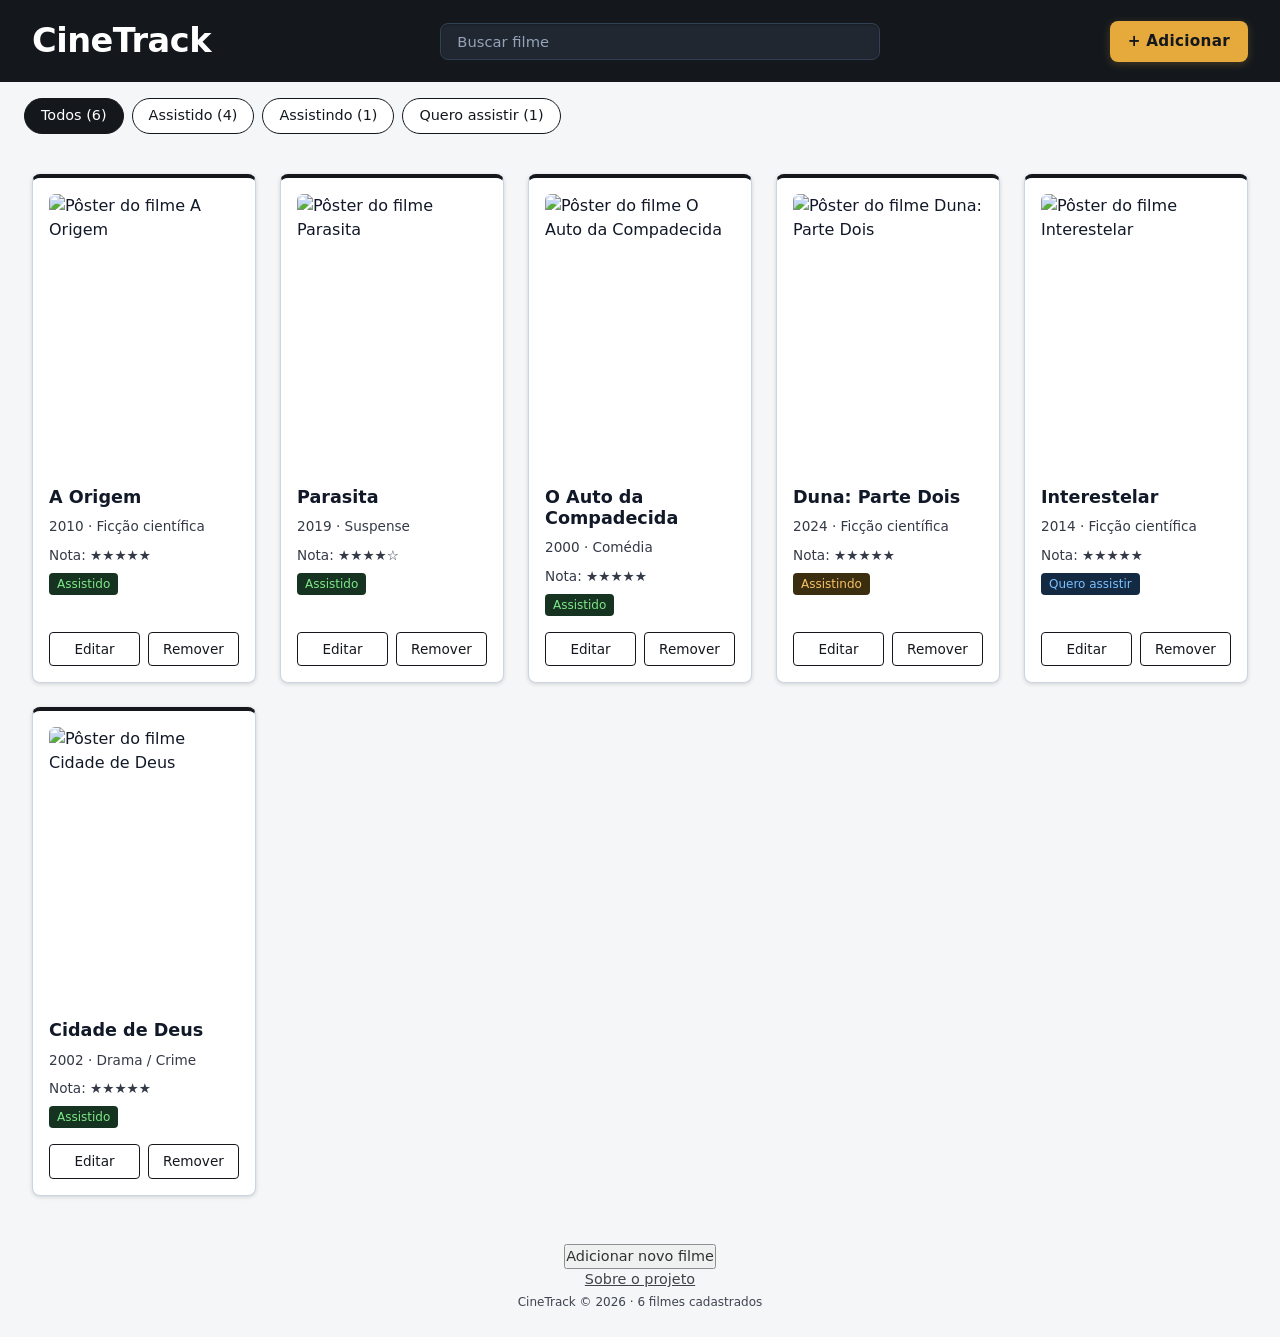
==== commit 175dc3b5: "feat: busca e persistencia" ====
--- a/parte1/index.html
+++ b/parte1/index.html
@@ -14,7 +14,6 @@
             <input type="search" placeholder="Buscar filme" aria-label="Buscar filme">
         </form>
         <button type="button" class="btn-adicionar" id="btn-abrir-modal">
-            <span class="btn-icone">+</span>
             <span class="btn-texto">+ Adicionar</span>
         </button>
     </header>
--- a/parte1/style.css
+++ b/parte1/style.css
@@ -61,60 +61,80 @@
 
 header h1 {
     flex: 0 0 auto;
-    color: white;
-    font-size: clamp(1.2rem, 1rem + 2vw, 2.2rem);
-}
+    font-size: clamp(1.4rem, 1.1rem + 1.8vw, 2.1rem);
+    font-weight: 800;
+    letter-spacing: -0.5px;
+    color: #FFFFFF;
+    display: inline-flex;
+    align-items: center;
+    gap: 2px;
+    user-select: none;
+}
+
 
 header form {
     display: flex;
     align-items: center;
-    gap: 8px;
-    flex: 1 1 auto;
-    max-width: 500px;
-    justify-content: flex-end;
+    flex: 1 1 260px;
+    max-width: 440px;
+    margin: 0 16px;
 }
 
 header input[type="search"] {
     width: 100%;
-    min-width: 120px;
-    max-width: 350px;
-    padding: 8px 12px;
-    border-radius: 4px;
-    border: 1px solid var(--cor-borda);
-    background: var(--cor-card);
-    color: var(--cor-texto);
+    padding: 9px 16px;
+    background-color: #202730;
+    color: #F8FAFC;
+    border: 1px solid #334155;
+    border-radius: var(--raio);
+    font-size: 0.92rem;
+    font-family: inherit;
     outline: none;
-}
+    box-shadow: inset 0 1px 2px rgba(0, 0, 0, 0.25);
+    transition: border-color 160ms ease, box-shadow 160ms ease, background-color 160ms ease;
+}
+
+header input[type="search"]::placeholder {
+    color: #94A3B8;
+}
+
 
 .btn-adicionar {
-    color: white;
     background: var(--cor-acento);
-    text-decoration: none;
-    padding: 8px 14px;
-    border-radius: 4px;
-    font-weight: bold;
+    color: #14181D; 
+    border: none;
+    outline: none;
+    padding: 9px 18px;
+    border-radius: var(--raio);
+    font-size: 0.95rem;
+    font-weight: 700;
+    letter-spacing: 0.3px;
     display: inline-flex;
     align-items: center;
     justify-content: center;
-    white-space: nowrap;
-    transition: background 200ms ease, transform 150ms ease;
+    gap: 6px;
+    cursor: pointer;
+    box-shadow: 0 2px 8px rgba(229, 169, 60, 0.25);
+    transition: all 180ms ease;
     flex-shrink: 0;
 }
 
 .btn-adicionar:hover {
-    filter: brightness(1.1);
-    transform: translateY(-2px);
-}
-
-.btn-adicionar .btn-texto {
-    display: none;
-}
-
-.btn-adicionar .btn-icone {
-    display: inline;
-}
-
-/* Nav */
+    filter: brightness(1.08);
+    transform: translateY(-1px);
+    box-shadow: 0 4px 14px rgba(229, 169, 60, 0.38);
+}
+
+.btn-adicionar:active {
+    transform: translateY(0);
+    box-shadow: 0 1px 4px rgba(229, 169, 60, 0.2);
+}
+
+.btn-adicionar:focus-visible {
+    outline: 2px solid white;
+    outline-offset: 2px;
+}
+
 nav {
     display: flex;
     gap: 8px;
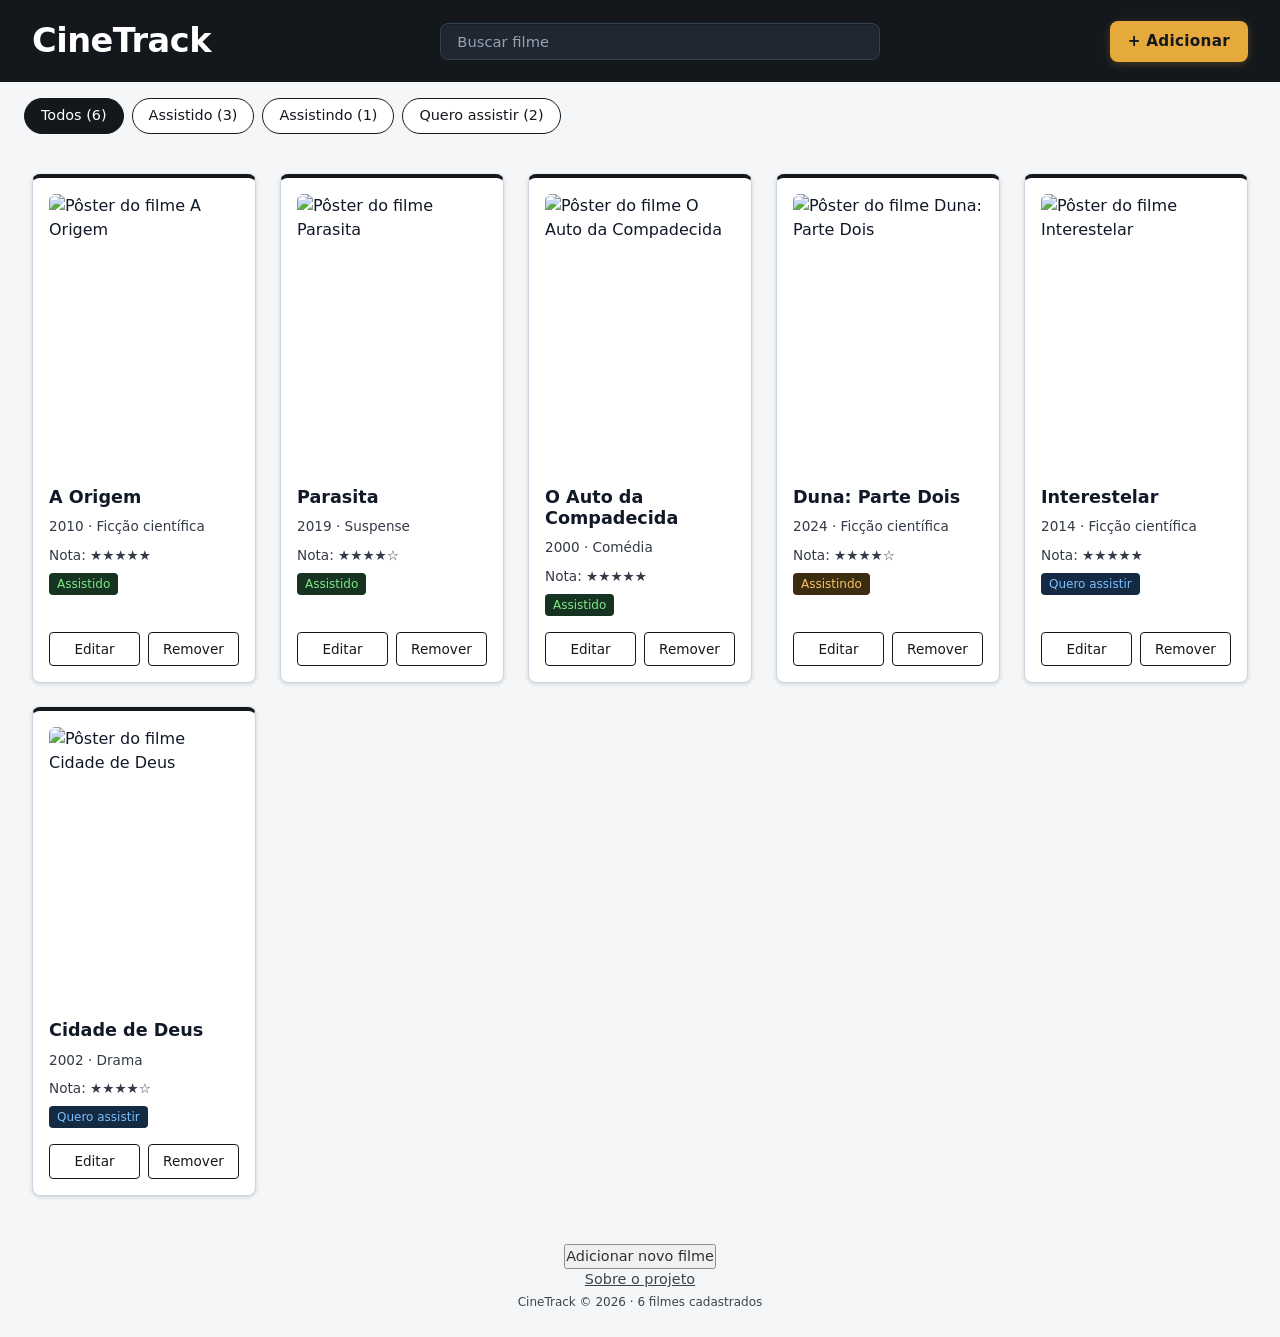
==== commit f38bb5af: "fix : ajustes" ====
--- a/parte1/index.html
+++ b/parte1/index.html
@@ -18,7 +18,6 @@
         </button>
     </header>
 
-    <!-- 1. Botões de filtro (com data-status) -->
     <nav aria-label="Filtros de status">
         <button type="button" class="ativo" data-status="todos">Todos (0)</button>
         <button type="button" data-status="assistido">Assistido (0)</button>
@@ -34,6 +33,9 @@
         <div class="modal-conteudo">
             <form id="form-filme">
                 <h2>Adicionar filme</h2>
+
+
+                <div id="msg-erro" class="mensagem-erro" hidden aria-live="assertive"></div>
                 
                 <div class="campo">
                     <label for="titulo">Título</label>
--- a/parte1/style.css
+++ b/parte1/style.css
@@ -500,3 +500,23 @@
     filter: brightness(1.15);
 }
 
+/* Mensagem de validação do formulário (RF-05) */
+.mensagem-erro {
+    background-color: #FEE2E2;
+    color: #991B1B;
+    border: 1px solid #F87171;
+    padding: 10px 14px;
+    border-radius: var(--raio);
+    font-size: 0.88rem;
+    font-weight: 500;
+    margin-bottom: 8px;
+    white-space: pre-line;
+}
+
+@media (prefers-color-scheme: dark) {
+    .mensagem-erro {
+        background-color: #450A0A;
+        color: #FECACA;
+        border-color: #991B1B;
+    }
+}
